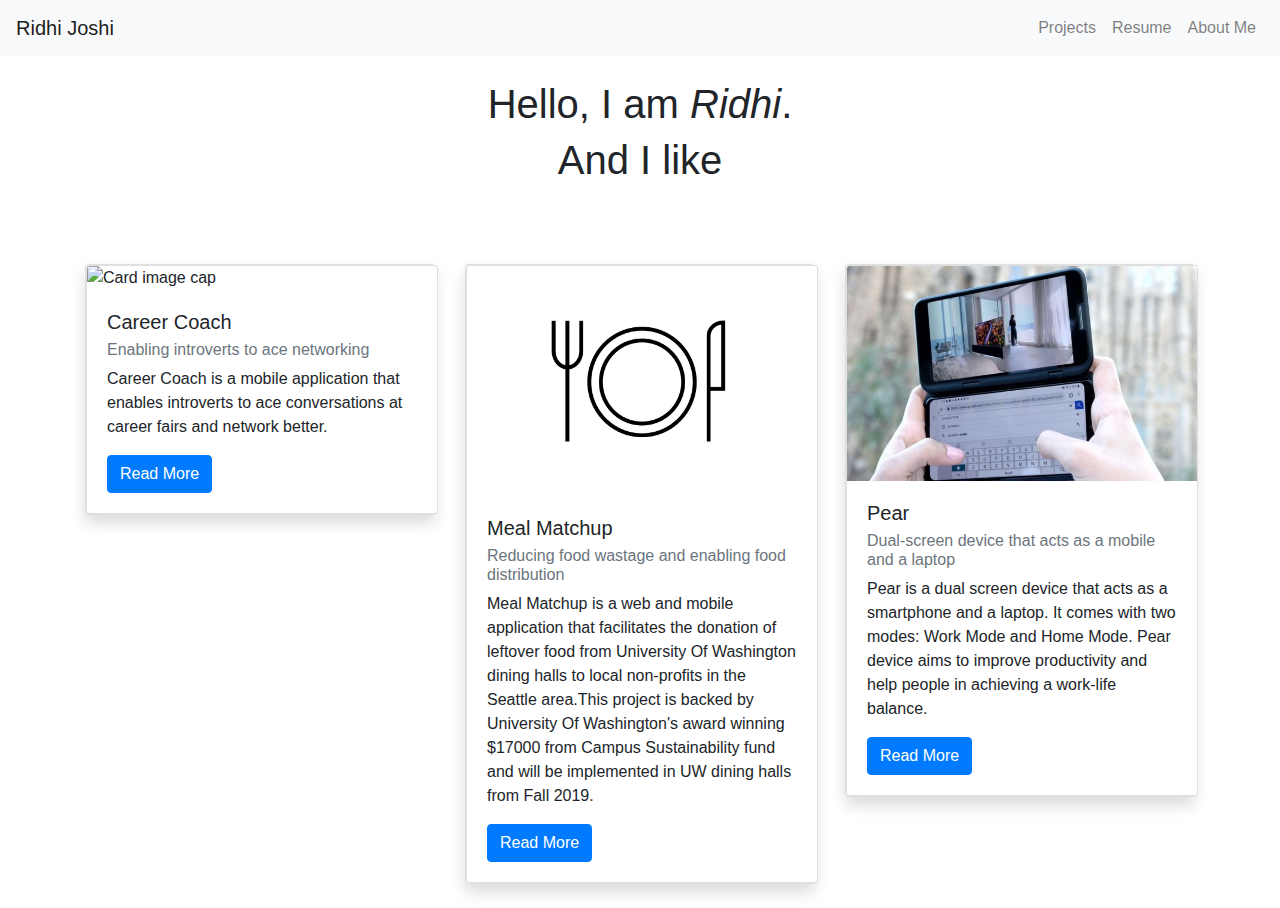
==== portfolio/index.html @ d4459cee "Added proper navigation links for navbar tabs." ====
<!DOCTYPE html>
<html lang="en">
  <head>
    <meta charset="UTF-8" />
    <meta name="viewport" content="width=device-width, initial-scale=1.0" />
    <meta http-equiv="X-UA-Compatible" content="ie=edge" />
    <link href="https://fonts.googleapis.com/css?family=Nunito+Sans|Raleway" rel="stylesheet">
    <link rel="stylesheet" href="https://cdnjs.cloudflare.com/ajax/libs/normalize/8.0.1/normalize.min.css">
    <link rel="stylesheet" href="css/styles.css">
    <link rel="stylesheet" href="image-styles.css">
    <title>Portfolio</title>
    <!-- Bootstrap v4.3.1 CSS stylesheet -->
    <link
      rel="stylesheet"
      href="https://stackpath.bootstrapcdn.com/bootstrap/4.3.1/css/bootstrap.min.css"
      integrity="sha384-ggOyR0iXCbMQv3Xipma34MD+dH/1fQ784/j6cY/iJTQUOhcWr7x9JvoRxT2MZw1T"
      crossorigin="anonymous"
    />
  </head>
  <body>
      
      <header>
        <div class="fixed-top"></div>
  
          <nav class="navbar navbar-expand-lg navbar-light bg-light">
          
              <a class="navbar-brand" href="#">Ridhi Joshi</a>
              <button class="navbar-toggler" type="button" data-toggle="collapse" data-target="#navbarSupportedContent" aria-controls="navbarSupportedContent" aria-expanded="false" aria-label="Toggle navigation">
                <span class="navbar-toggler-icon"></span>
              </button>
            
              <div class="collapse navbar-collapse" id="navbarSupportedContent">
                <ul class="navbar-nav ml-auto">
                  <li class="nav-item">
                    <a class="nav-link" href=#>Projects <span class="sr-only">(current)</span></a>
                  </li>
                  <li class="nav-item">
                      <li class="nav-item active"></li>
                    <a class="nav-link" href="Docs/RidhiJoshi_UserExperience_Resume_April2019.pdf">Resume</a>
    
                  </li>
                  <li class="nav-item">
                      <li class="nav-item active"></li>
                      <a class="nav-link" href="AboutMe/AboutMe.html">About Me</a>
                    </li>
                  
              </div>
            </nav>
          

  <body>
    <header>

    </header>
    <main>
      <br>
     
        <h1><center>Hello, I am <em></span>Ridhi</em>.</center> 
            
          </h1>
          <h1><center>And I like
            <span class="typer" id="main" data-words="User Experience Design.,Customer Experience Design.,Product Management." data-colors= "blue" data-delay="100" data-deleteDelay="1000"></span>
            <span class="" data-owner="main"></span>
          </center></h1>
          
          <script async src="https://unpkg.com/typer-dot-js@0.1.0/typer.js"></script>

          <br>
          <div class="container pt-70px"></div>
        <div class="container">
            <div class="row">
              <div class="col-12 col-sm-6 col-md-4">
                <div class="card mt-5 shadow">
                    <div class="card" style="width: 22rem;">
                        <img src="images/CareerCoach_mockup1.jpg" class="card-img-top" alt="Card image cap">
                        <div class="card-body">
                          <h5 class="card-title">Career Coach</h5>
                          <h6 class="card-subtitle mb-2 text-muted">Enabling introverts to ace networking</h6>
                          <p class="card-text">Career Coach is a mobile application that enables introverts to ace conversations at career fairs and network better.</p>
                          <a href="../Career Coach/cc_index.html" class="btn btn-primary">Read More</a>
                         
                        </div>
                      </div>
                </div>
              </div>
              <div class="col-12 col-sm-6 col-md-4">
                <div class="card mt-5 shadow">
                    <div class="card" style="width: 22rem;">
                        <img class="card-img-top" src="images/MM1_IMT549.png" alt="Card image cap">
                        <div class="card-body">
                          <h5 class="card-title">Meal Matchup</h5>
                          <h6 class="card-subtitle mb-2 text-muted">Reducing food wastage and enabling food distribution</h6>
                          <p class="card-text">Meal Matchup is a web and mobile application that facilitates the donation of leftover food from University Of Washington dining halls to local non-profits in the Seattle area.This project is backed by University Of Washington's award winning $17000 from Campus Sustainability fund and will be implemented in UW dining halls from Fall 2019.</p>
                          <a href="" class="btn btn-primary">Read More</a>
                         
                        </div>
                      </div>
                </div>
              </div>
              <div class="col-12 col-sm-6 col-md-4">
                <div class="card mt-5 shadow">
                    <div class="card" style="width: 22rem;">
                        <img src="images/Pear2_IMT549.jpg" class="card-img-top" alt="Card image cap">
                        <div class="card-body">
                          <h5 class="card-title">Pear</h5>
                          <h6 class="card-subtitle mb-2 text-muted">Dual-screen device that acts as a mobile and a laptop</h6>
                          <p class="card-text">Pear is a dual screen device that acts as a smartphone and a laptop. It comes with two modes: Work Mode and Home Mode. Pear device aims to improve  productivity and help people in achieving a work-life balance.</p>
                          <a href="#" class="btn btn-primary">Read More</a>
                          
                        </div>
                      </div>
                </div>
              </div>
            </div>
          </div>
        
      
       
          
                   
    </main>

    <!-- jQuery library (required by Bootstrap's JavaScript library) -->
    <script
      src="https://code.jquery.com/jquery-3.3.1.slim.min.js"
      integrity="sha384-q8i/X+965DzO0rT7abK41JStQIAqVgRVzpbzo5smXKp4YfRvH+8abtTE1Pi6jizo"
      crossorigin="anonymous"
    ></script>

    <!-- Bootstrap v4.3.1 JavaScript library -->
    <script src="https://cdnjs.cloudflare.com/ajax/libs/twitter-bootstrap/4.3.1/js/bootstrap.bundle.min.js"></script>
  </body>
</html>
    
<head>
    



  <body>
      
    <header>
        
     
          

    </header>
   
  </div>
</nav>
<br>
    
    
              

    </main>

    <!-- jQuery library (required by Bootstrap's JavaScript library) -->
    <script
      src="https://code.jquery.com/jquery-3.3.1.slim.min.js"
      integrity="sha384-q8i/X+965DzO0rT7abK41JStQIAqVgRVzpbzo5smXKp4YfRvH+8abtTE1Pi6jizo"
      crossorigin="anonymous"
    ></script>

    <!-- Bootstrap v4.3.1 JavaScript library -->
    <script src="https://cdnjs.cloudflare.com/ajax/libs/twitter-bootstrap/4.3.1/js/bootstrap.bundle.min.js"></script>
  </body>
</html>
---- portfolio/css/styles.css ----
h1{
    font-family: Arial, Helvetica, sans-serif;
}
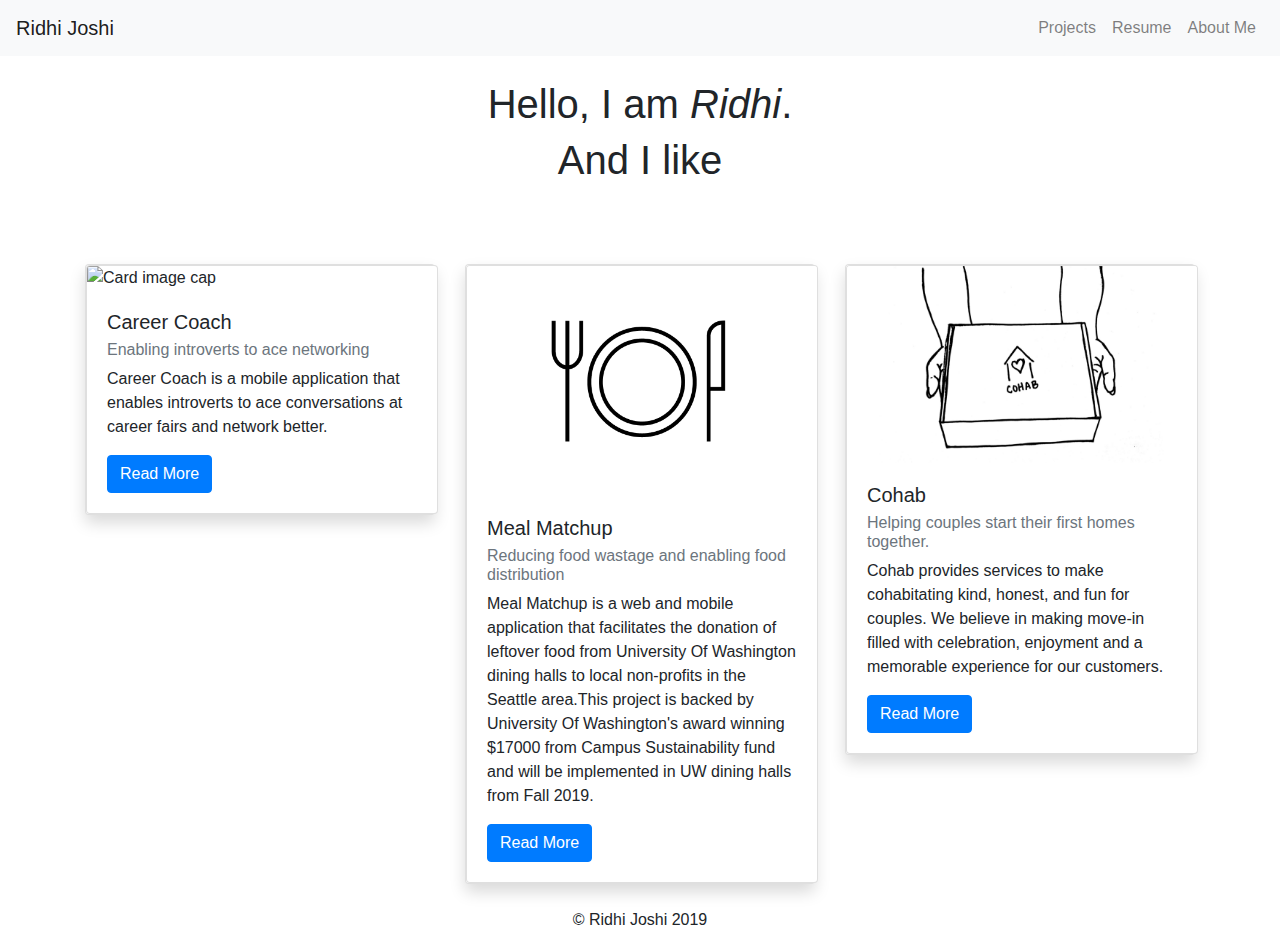
==== commit effeed23: "Edited the fonts and added images." ====
--- a/portfolio/index.html
+++ b/portfolio/index.html
@@ -24,7 +24,7 @@
   
           <nav class="navbar navbar-expand-lg navbar-light bg-light">
           
-              <a class="navbar-brand" href="#">Ridhi Joshi</a>
+              <a class="navbar-brand" href="../portfolio/AboutMe/AboutMe.html">Ridhi Joshi</a>
               <button class="navbar-toggler" type="button" data-toggle="collapse" data-target="#navbarSupportedContent" aria-controls="navbarSupportedContent" aria-expanded="false" aria-label="Toggle navigation">
                 <span class="navbar-toggler-icon"></span>
               </button>
@@ -91,7 +91,7 @@
                           <h5 class="card-title">Meal Matchup</h5>
                           <h6 class="card-subtitle mb-2 text-muted">Reducing food wastage and enabling food distribution</h6>
                           <p class="card-text">Meal Matchup is a web and mobile application that facilitates the donation of leftover food from University Of Washington dining halls to local non-profits in the Seattle area.This project is backed by University Of Washington's award winning $17000 from Campus Sustainability fund and will be implemented in UW dining halls from Fall 2019.</p>
-                          <a href="" class="btn btn-primary">Read More</a>
+                          <a href="../portfolio/Meal Matchup/mm_index.html" class="btn btn-primary">Read More</a>
                          
                         </div>
                       </div>
@@ -100,11 +100,12 @@
               <div class="col-12 col-sm-6 col-md-4">
                 <div class="card mt-5 shadow">
                     <div class="card" style="width: 22rem;">
-                        <img src="images/Pear2_IMT549.jpg" class="card-img-top" alt="Card image cap">
+                        <img src="images/New Project-112.png" class="card-img-top" alt="Card image cap">
                         <div class="card-body">
-                          <h5 class="card-title">Pear</h5>
-                          <h6 class="card-subtitle mb-2 text-muted">Dual-screen device that acts as a mobile and a laptop</h6>
-                          <p class="card-text">Pear is a dual screen device that acts as a smartphone and a laptop. It comes with two modes: Work Mode and Home Mode. Pear device aims to improve  productivity and help people in achieving a work-life balance.</p>
+                          <h5 class="card-title">Cohab</h5>
+                          <h6 class="card-subtitle mb-2 text-muted">Helping couples start their first homes together.</h6>
+                          <p class="card-text">Cohab provides services to make cohabitating kind, honest, and fun for couples. We believe in making move-in filled with celebration, enjoyment and a memorable experience for our customers.
+                            </p>
                           <a href="#" class="btn btn-primary">Read More</a>
                           
                         </div>
@@ -166,4 +167,8 @@
     <script src="https://cdnjs.cloudflare.com/ajax/libs/twitter-bootstrap/4.3.1/js/bootstrap.bundle.min.js"></script>
   </body>
 </html>
+<footer>
 
+  <center><p>&copy; Ridhi Joshi 2019</p></center>
+
+</footer>
--- a/portfolio/css/styles.css
+++ b/portfolio/css/styles.css
@@ -1,4 +1,5 @@
 h1{
     font-family: Arial, Helvetica, sans-serif;
+    font-size: 40px;
 }
 
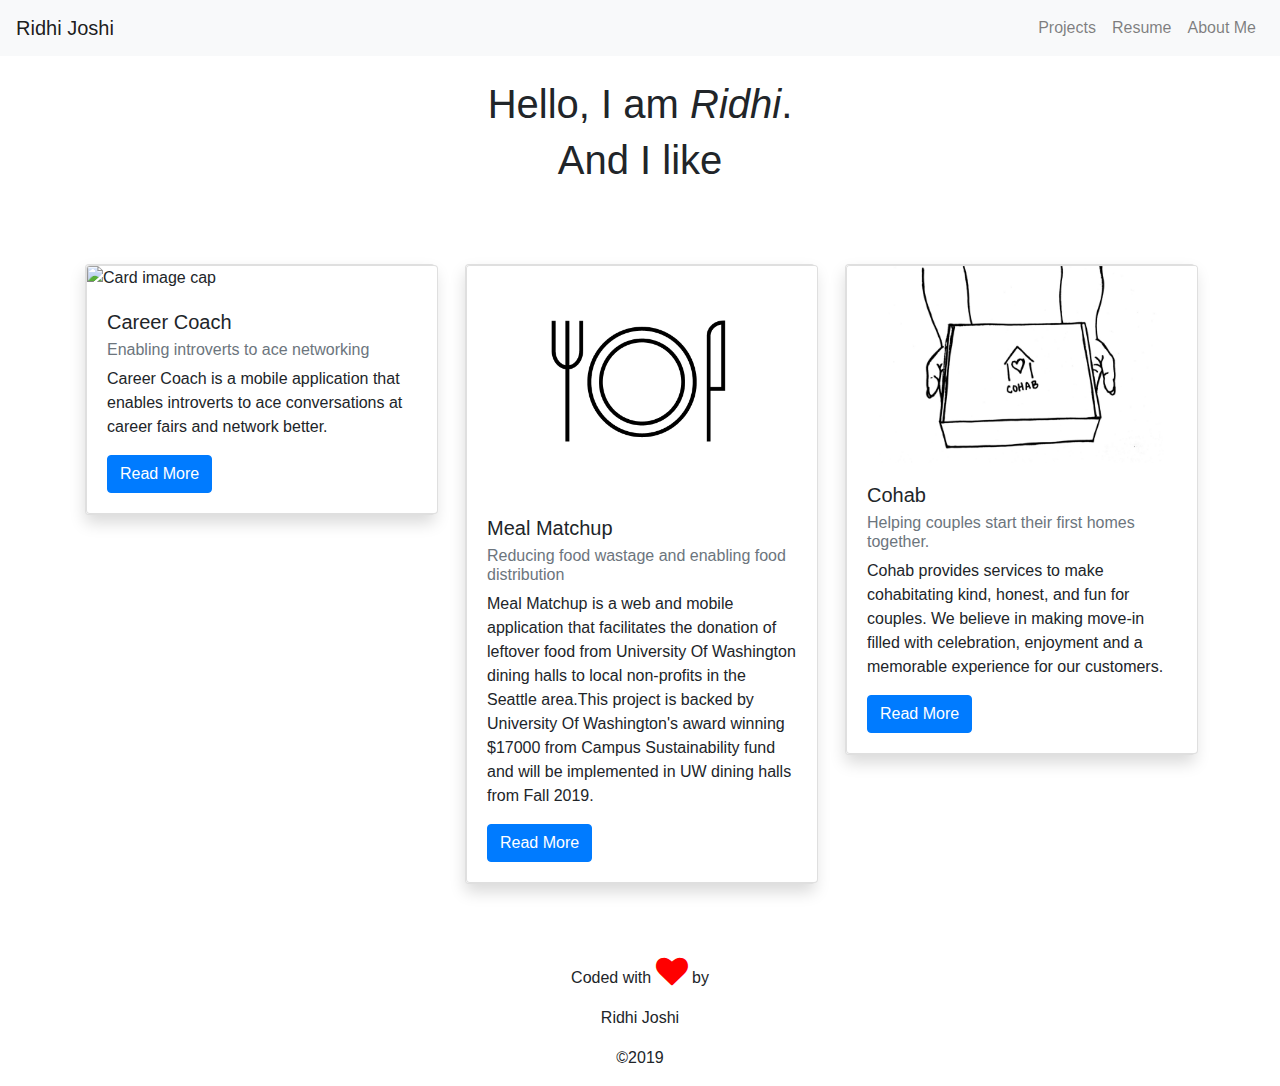
==== commit b7b6cfb6: "Added the heart sign." ====
--- a/portfolio/index.html
+++ b/portfolio/index.html
@@ -6,6 +6,7 @@
     <meta http-equiv="X-UA-Compatible" content="ie=edge" />
     <link href="https://fonts.googleapis.com/css?family=Nunito+Sans|Raleway" rel="stylesheet">
     <link rel="stylesheet" href="https://cdnjs.cloudflare.com/ajax/libs/normalize/8.0.1/normalize.min.css">
+    <link rel="stylesheet" href="https://cdnjs.cloudflare.com/ajax/libs/font-awesome/4.7.0/css/font-awesome.min.css">
     <link rel="stylesheet" href="css/styles.css">
     <link rel="stylesheet" href="image-styles.css">
     <title>Portfolio</title>
@@ -106,7 +107,7 @@
                           <h6 class="card-subtitle mb-2 text-muted">Helping couples start their first homes together.</h6>
                           <p class="card-text">Cohab provides services to make cohabitating kind, honest, and fun for couples. We believe in making move-in filled with celebration, enjoyment and a memorable experience for our customers.
                             </p>
-                          <a href="#" class="btn btn-primary">Read More</a>
+                          <a href="../Cohab/cohab_index.html" class="btn btn-primary">Read More</a>
                           
                         </div>
                       </div>
@@ -168,7 +169,12 @@
   </body>
 </html>
 <footer>
+  <br>
+  <br>
 
-  <center><p>&copy; Ridhi Joshi 2019</p></center>
+  <center><p>Coded with <i class="fa fa-heart fa-5x; color: red;"></i> by</p></center>
+  <center><p>Ridhi Joshi</p></center>
+
+  <center><p>&copy;2019</p></center>
 
 </footer>
--- a/portfolio/css/styles.css
+++ b/portfolio/css/styles.css
@@ -2,4 +2,8 @@
     font-family: Arial, Helvetica, sans-serif;
     font-size: 40px;
 }
+.fa {
+    color: red;
+    font-size: 200%;
+}
 
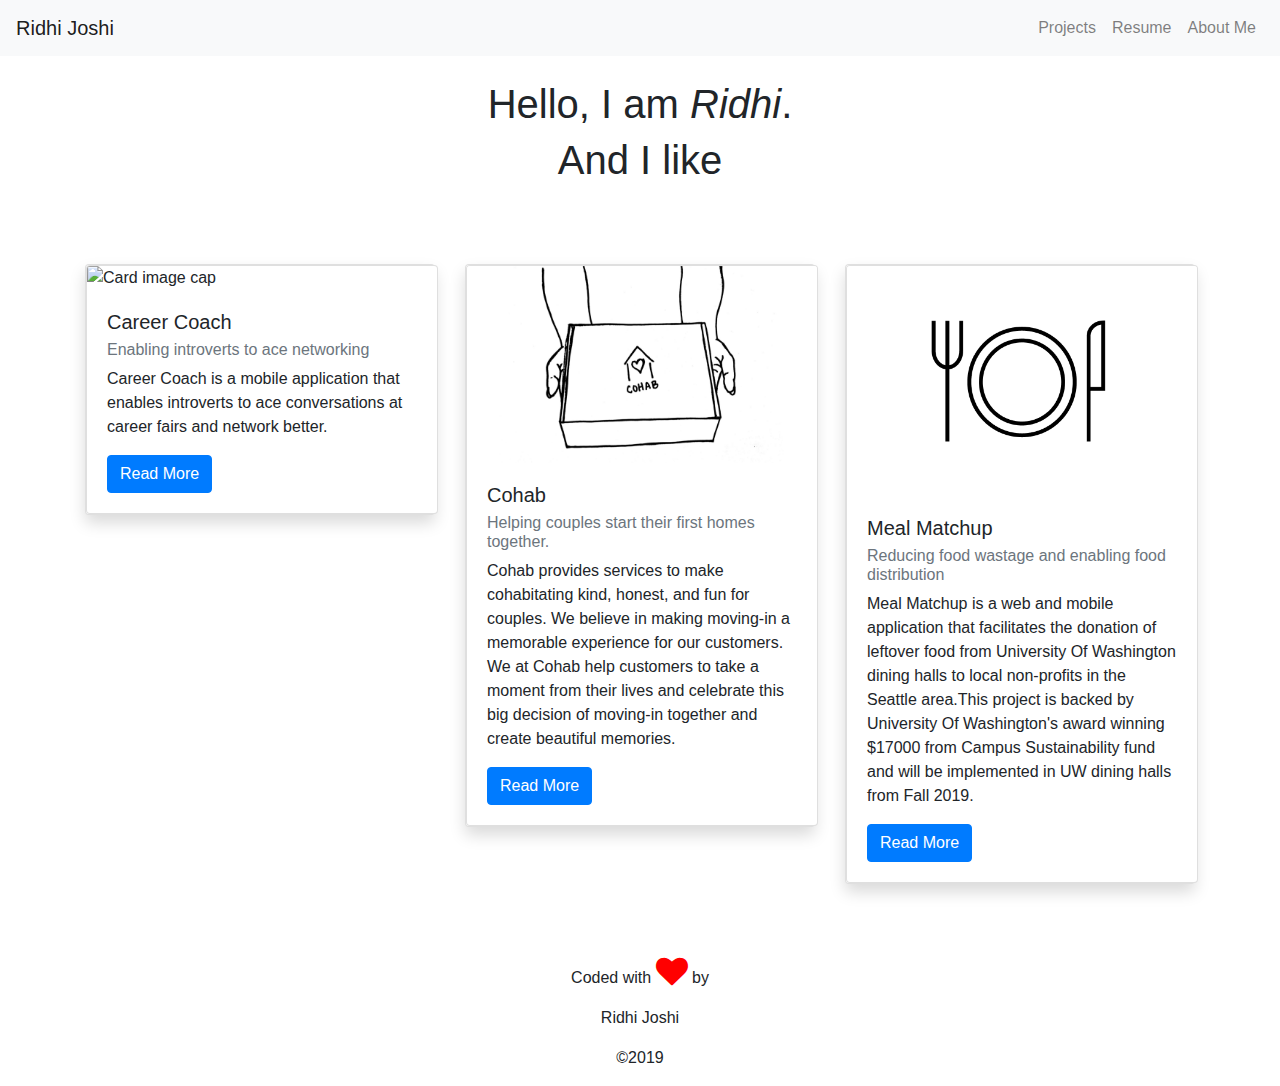
==== commit 99683bc4: "Swapped Cohab and Meal Matchup." ====
--- a/portfolio/index.html
+++ b/portfolio/index.html
@@ -87,27 +87,27 @@
               <div class="col-12 col-sm-6 col-md-4">
                 <div class="card mt-5 shadow">
                     <div class="card" style="width: 22rem;">
-                        <img class="card-img-top" src="images/MM1_IMT549.png" alt="Card image cap">
+                        <img class="card-img-top" src="images/New Project-112.png" alt="Card image cap">
                         <div class="card-body">
-                          <h5 class="card-title">Meal Matchup</h5>
-                          <h6 class="card-subtitle mb-2 text-muted">Reducing food wastage and enabling food distribution</h6>
-                          <p class="card-text">Meal Matchup is a web and mobile application that facilitates the donation of leftover food from University Of Washington dining halls to local non-profits in the Seattle area.This project is backed by University Of Washington's award winning $17000 from Campus Sustainability fund and will be implemented in UW dining halls from Fall 2019.</p>
-                          <a href="../portfolio/Meal Matchup/mm_index.html" class="btn btn-primary">Read More</a>
+                          <h5 class="card-title">Cohab</h5>
+                          <h6 class="card-subtitle mb-2 text-muted">Helping couples start their first homes together.</h6>
+                          <p class="card-text">Cohab provides services to make cohabitating kind, honest, and fun for couples. We believe in making moving-in a memorable experience for our customers. We at Cohab help customers to take a moment from their lives and celebrate this big decision of moving-in together and create beautiful memories. </p>
+                          <a href="../Cohab/cohab_index.html" class="btn btn-primary">Read More</a>
                          
-                        </div>
+                        </div> 
                       </div>
                 </div>
               </div>
               <div class="col-12 col-sm-6 col-md-4">
                 <div class="card mt-5 shadow">
                     <div class="card" style="width: 22rem;">
-                        <img src="images/New Project-112.png" class="card-img-top" alt="Card image cap">
+                        <img src="images/MM1_IMT549.png" class="card-img-top" alt="Card image cap">
                         <div class="card-body">
-                          <h5 class="card-title">Cohab</h5>
-                          <h6 class="card-subtitle mb-2 text-muted">Helping couples start their first homes together.</h6>
-                          <p class="card-text">Cohab provides services to make cohabitating kind, honest, and fun for couples. We believe in making move-in filled with celebration, enjoyment and a memorable experience for our customers.
+                          <h5 class="card-title">Meal Matchup</h5>
+                          <h6 class="card-subtitle mb-2 text-muted">Reducing food wastage and enabling food distribution</h6>
+                          <p class="card-text">Meal Matchup is a web and mobile application that facilitates the donation of leftover food from University Of Washington dining halls to local non-profits in the Seattle area.This project is backed by University Of Washington's award winning $17000 from Campus Sustainability fund and will be implemented in UW dining halls from Fall 2019.
                             </p>
-                          <a href="../Cohab/cohab_index.html" class="btn btn-primary">Read More</a>
+                          <a href="../portfolio/Meal Matchup/mm_index.html" class="btn btn-primary">Read More</a>
                           
                         </div>
                       </div>
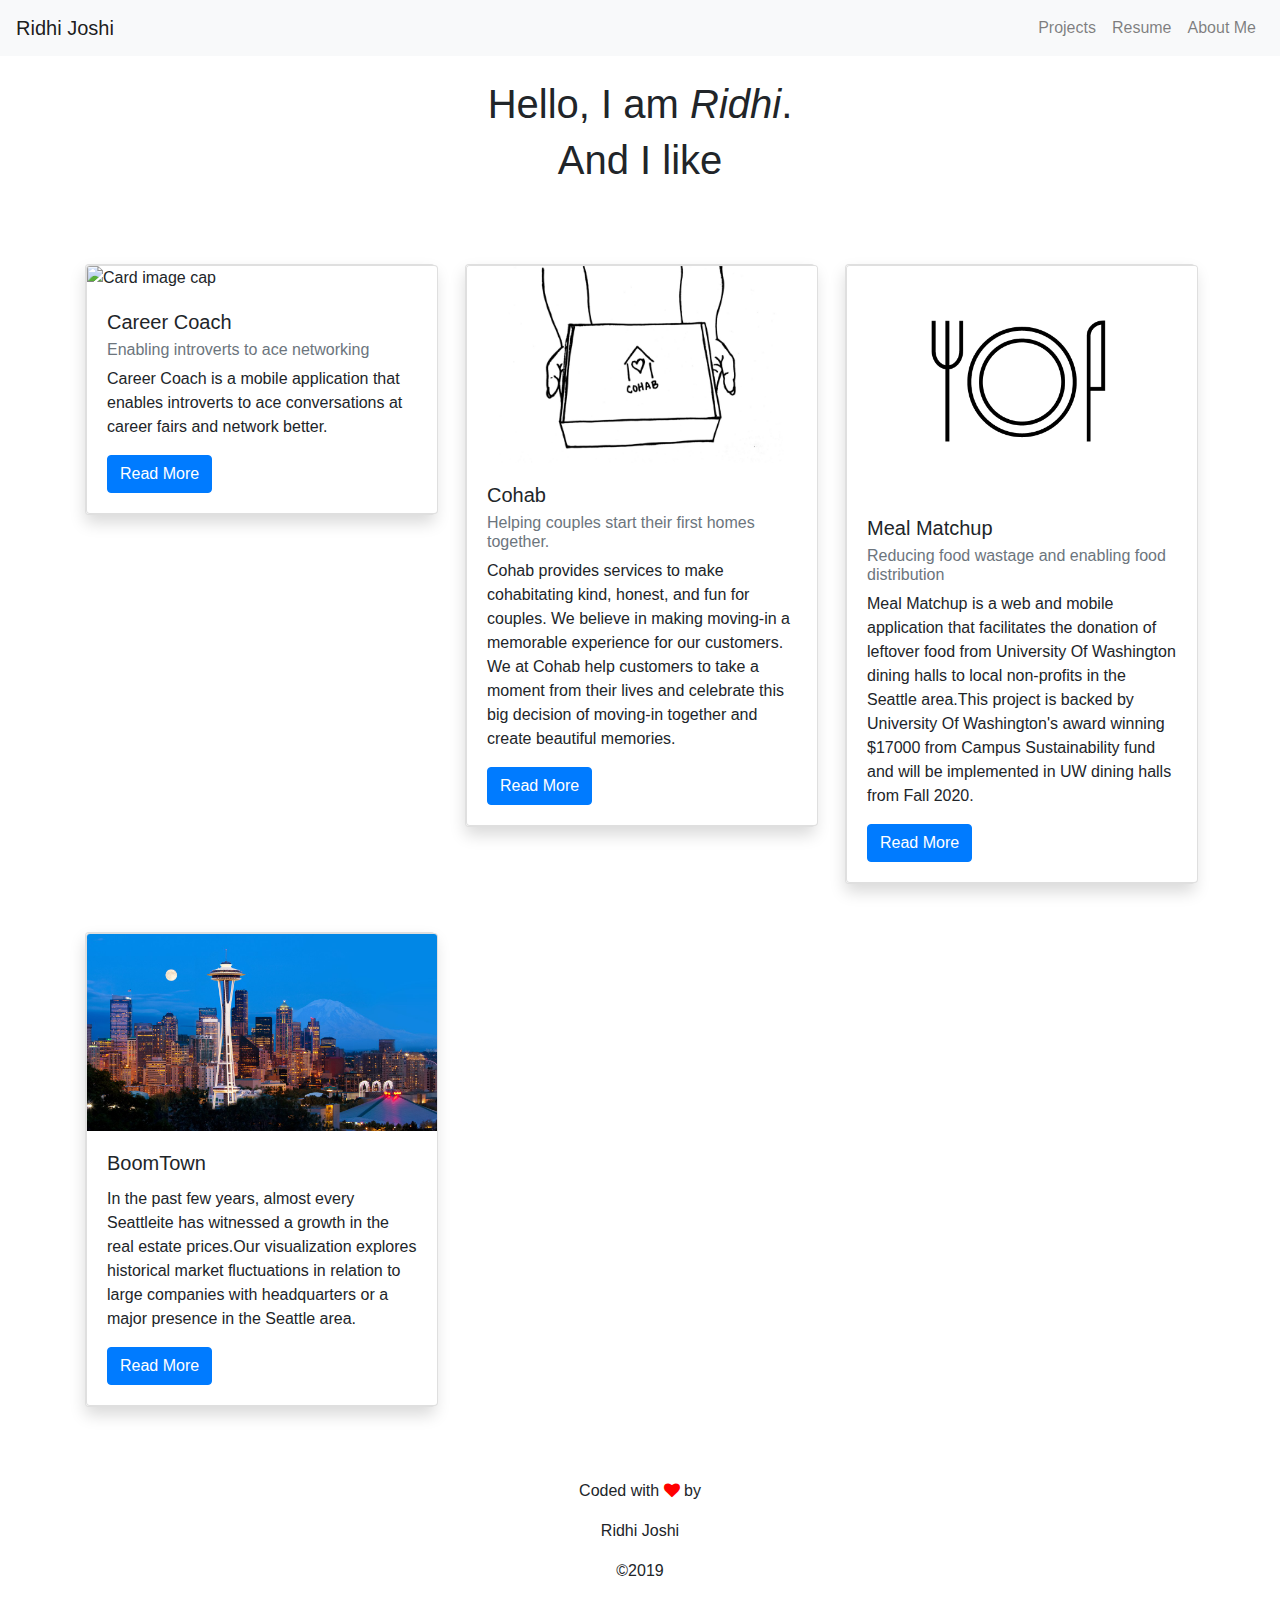
==== commit f482f693: "Added titles and content to Boomtown." ====
--- a/portfolio/index.html
+++ b/portfolio/index.html
@@ -37,7 +37,7 @@
                   </li>
                   <li class="nav-item">
                       <li class="nav-item active"></li>
-                    <a class="nav-link" href="Docs/RidhiJoshi_UserExperience_Resume_April2019.pdf">Resume</a>
+                    <a class="nav-link" href=Docs/RidhiJoshi_Resume_APM.pdf>Resume</a>
     
                   </li>
                   <li class="nav-item">
@@ -75,8 +75,8 @@
                     <div class="card" style="width: 22rem;">
                         <img src="images/CareerCoach_mockup1.jpg" class="card-img-top" alt="Card image cap">
                         <div class="card-body">
-                          <h5 class="card-title">Career Coach</h5>
-                          <h6 class="card-subtitle mb-2 text-muted">Enabling introverts to ace networking</h6>
+                          <h5 class="card-title" style="font-family: -apple-system, BlinkMacSystemFont, 'Segoe UI', Roboto, Oxygen, Ubuntu, Cantarell, 'Open Sans', 'Helvetica Neue', sans-serif">Career Coach</h5>
+                          <h6 class="card-subtitle mb-2 text-muted" style="font-family: -apple-system, BlinkMacSystemFont, 'Segoe UI', Roboto, Oxygen, Ubuntu, Cantarell, 'Open Sans', 'Helvetica Neue', sans-serif">Enabling introverts to ace networking</h6>
                           <p class="card-text">Career Coach is a mobile application that enables introverts to ace conversations at career fairs and network better.</p>
                           <a href="../Career Coach/cc_index.html" class="btn btn-primary">Read More</a>
                          
@@ -98,6 +98,7 @@
                       </div>
                 </div>
               </div>
+              
               <div class="col-12 col-sm-6 col-md-4">
                 <div class="card mt-5 shadow">
                     <div class="card" style="width: 22rem;">
@@ -105,7 +106,7 @@
                         <div class="card-body">
                           <h5 class="card-title">Meal Matchup</h5>
                           <h6 class="card-subtitle mb-2 text-muted">Reducing food wastage and enabling food distribution</h6>
-                          <p class="card-text">Meal Matchup is a web and mobile application that facilitates the donation of leftover food from University Of Washington dining halls to local non-profits in the Seattle area.This project is backed by University Of Washington's award winning $17000 from Campus Sustainability fund and will be implemented in UW dining halls from Fall 2019.
+                          <p class="card-text">Meal Matchup is a web and mobile application that facilitates the donation of leftover food from University Of Washington dining halls to local non-profits in the Seattle area.This project is backed by University Of Washington's award winning $17000 from Campus Sustainability fund and will be implemented in UW dining halls from Fall 2020.
                             </p>
                           <a href="../portfolio/Meal Matchup/mm_index.html" class="btn btn-primary">Read More</a>
                           
@@ -113,8 +114,22 @@
                       </div>
                 </div>
               </div>
+              <br>
+              <br>
+
+                <div class="col-12 col-sm-6 col-md-4">
+                <div class="card mt-5 shadow">
+              <div class="card" style="width: 22rem;">
+                <img class="card-img-top" src="images/SpaceNeedle.jpg" alt="Card image cap">
+                <div class="card-body">
+                  <h5 class="card-title">BoomTown</h5>
+                  <p class="card-text">In the past few years, almost every Seattleite has witnessed a growth in the real estate prices.Our visualization explores historical market fluctuations in relation to large companies with headquarters or a major presence in the Seattle area.</p>
+                  <a href="../BoomTown/boomtown_index.html" class="btn btn-primary">Read More</a>
+                </div>
+              </div>
             </div>
           </div>
+          
         
       
        
--- a/portfolio/css/styles.css
+++ b/portfolio/css/styles.css
@@ -1,9 +1,12 @@
 h1{
-    font-family: Arial, Helvetica, sans-serif;
+    font-family: -apple-system, BlinkMacSystemFont, 'Segoe UI', Roboto, Oxygen, Ubuntu, Cantarell, 'Open Sans', 'Helvetica Neue', sans-serif;
     font-size: 40px;
 }
 .fa {
     color: red;
-    font-size: 200%;
+    font-size: 100%;
 }
 
+.card{
+    flex:auto;
+}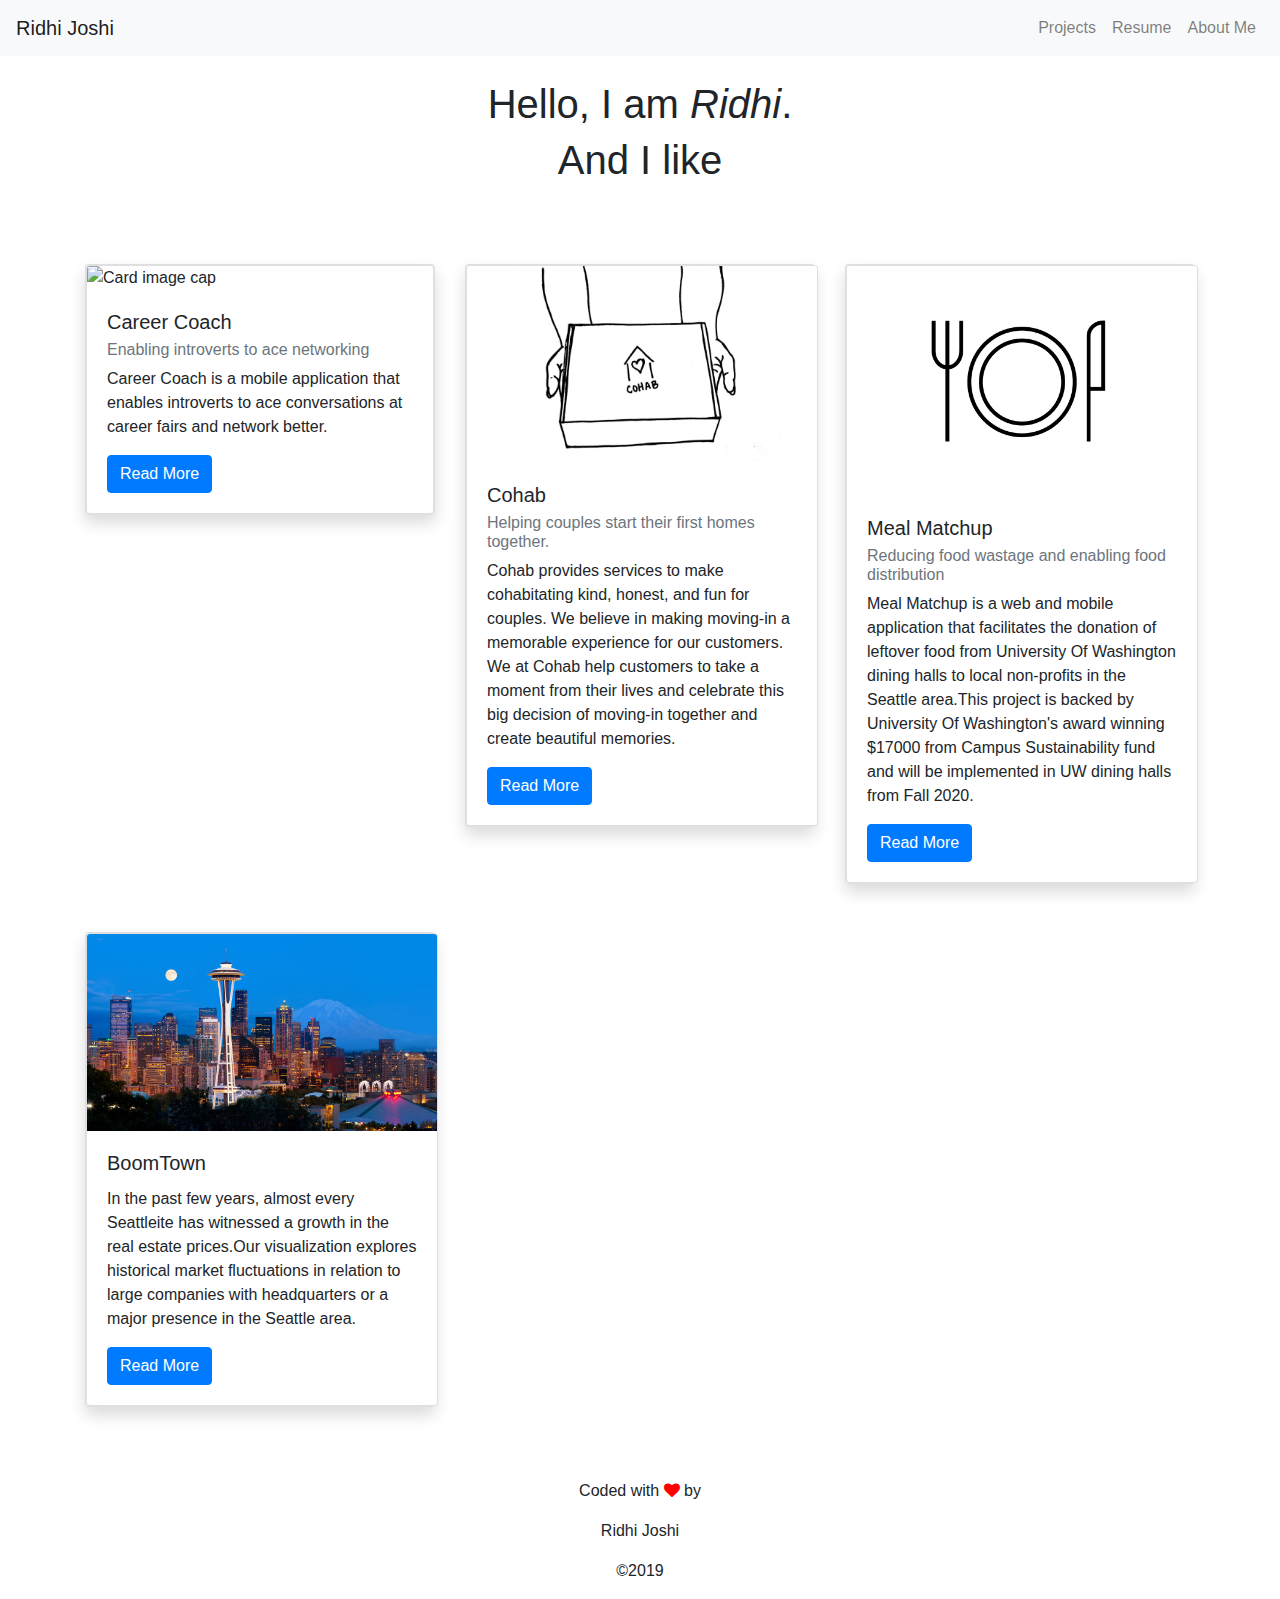
==== commit b53a9785: "Added max-width to make it readable for both web and mobile." ====
--- a/portfolio/index.html
+++ b/portfolio/index.html
@@ -72,7 +72,7 @@
             <div class="row">
               <div class="col-12 col-sm-6 col-md-4">
                 <div class="card mt-5 shadow">
-                    <div class="card" style="width: 22rem;">
+                    <div class="card">
                         <img src="images/CareerCoach_mockup1.jpg" class="card-img-top" alt="Card image cap">
                         <div class="card-body">
                           <h5 class="card-title" style="font-family: -apple-system, BlinkMacSystemFont, 'Segoe UI', Roboto, Oxygen, Ubuntu, Cantarell, 'Open Sans', 'Helvetica Neue', sans-serif">Career Coach</h5>
--- a/portfolio/css/styles.css
+++ b/portfolio/css/styles.css
@@ -8,5 +8,5 @@
 }
 
 .card{
-    flex:auto;
+    box-sizing: border-box;
 }